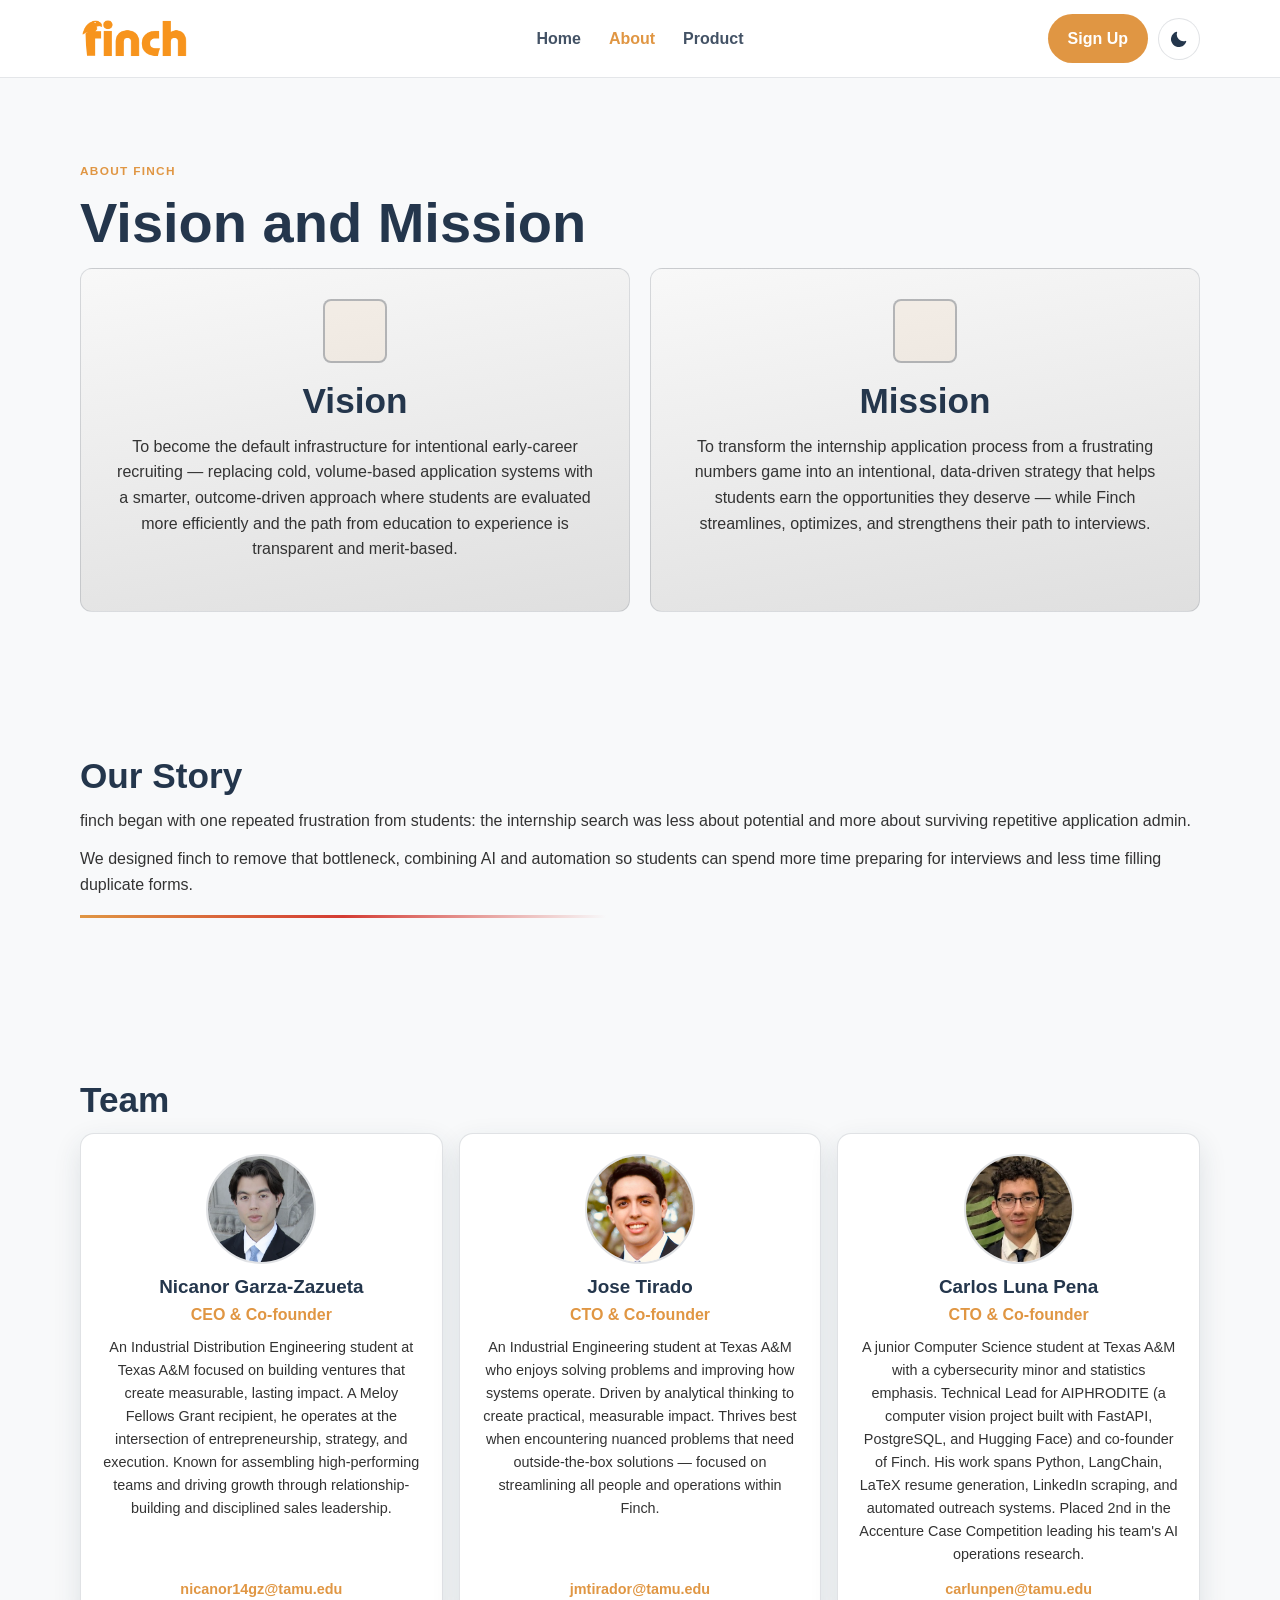
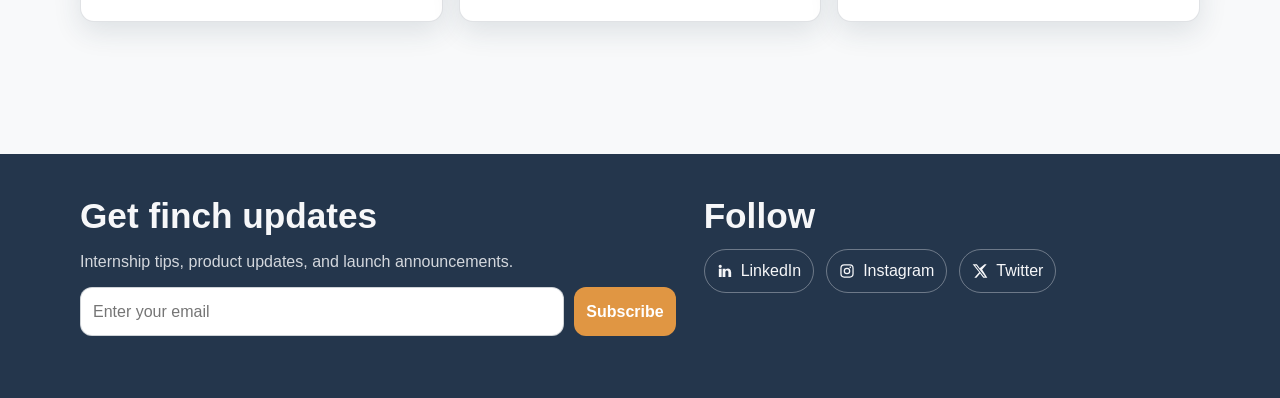
==== about.html @ 510ef59f "Add product page, script for interactions, and styles for the finch website - Created a new product." ====
<!DOCTYPE html>
<html lang="en">
  <head>
    <meta charset="UTF-8" />
    <meta name="viewport" content="width=device-width, initial-scale=1.0" />
    <title>About | finch</title>
    <meta
      name="description"
      content="Learn the mission, vision, and team behind finch, the AI-powered Chrome extension helping students streamline internship applications."
    />
    <meta name="theme-color" content="#24364C" />
    <meta property="og:title" content="About | finch" />
    <meta
      property="og:description"
      content="Meet the team and mission behind Finch's student-focused B2C2B internship technology."
    />
    <meta property="og:type" content="website" />
    <meta property="og:url" content="about.html" />
    <script>
      (function () {
        try {
          var savedTheme = localStorage.getItem("finch_theme");
          var prefersDark = window.matchMedia && window.matchMedia("(prefers-color-scheme: dark)").matches;
          if ((savedTheme || (prefersDark ? "dark" : "light")) === "dark") {
            document.documentElement.setAttribute("data-theme", "dark");
          }
        } catch (error) {
          // Ignore storage access issues and keep default light theme.
        }
      })();
    </script>
    <link rel="stylesheet" href="styles.css" />
  </head>
  <body>
    <a class="skip-link" href="#main-content">Skip to main content</a>

    <!-- Global fixed header -->
    <header class="site-header">
      <div class="header-inner">
        <a class="brand" href="index.html" aria-label="finch home">
          <img class="brand-mark" src="Logo/2 Orange Logo.png" alt="" aria-hidden="true" />
        </a>

        <button class="nav-toggle" data-nav-toggle aria-expanded="false" aria-controls="main-nav">
          Menu
        </button>

        <nav class="site-nav" data-nav id="main-nav" aria-label="Primary">
          <ul>
            <li><a href="index.html">Home</a></li>
            <li><a href="about.html" aria-current="page">About</a></li>
            <li><a href="product.html">Product</a></li>
          </ul>
        </nav>

        <div class="header-cta">
          <a class="btn btn-primary" href="https://chromewebstore.google.com" target="_blank" rel="noopener noreferrer"
            >Sign Up</a
          >
          <button class="theme-toggle" data-theme-toggle type="button" aria-label="Switch to dark mode" title="Toggle theme">
            <span class="theme-toggle-icon" data-theme-icon aria-hidden="true"></span>
          </button>
        </div>
      </div>
    </header>

    <main id="main-content" class="page-main">
      <section class="section" aria-labelledby="mission-vision-heading">
        <div class="container">
          <p class="eyebrow">About finch</p>
          <h1 id="mission-vision-heading">Vision and Mission</h1>

          <!-- Vision and Mission square cards with icon placeholders -->
          <div class="dual-circles">
            <article class="value-circle" aria-labelledby="vision-title">
              <div class="icon-placeholder" aria-hidden="true"></div>
              <div>
                <h2 id="vision-title">Vision</h2>
                <p>
                  To become the default infrastructure for intentional early-career recruiting — replacing cold, volume-based application systems with a smarter, outcome-driven approach where students are evaluated more efficiently and the path from education to experience is transparent and merit-based.
                </p>
              </div>
            </article>

            <article class="value-circle" aria-labelledby="mission-title">
              <div class="icon-placeholder" aria-hidden="true"></div>
              <div>
                <h2 id="mission-title">Mission</h2>
                <p>
                  To transform the internship application process from a frustrating numbers game into an intentional, data-driven strategy that helps students earn the opportunities they deserve — while Finch streamlines, optimizes, and strengthens their path to interviews.
                </p>
              </div>
            </article>
          </div>
        </div>
      </section>

      <section class="section" aria-labelledby="story-heading">
        <div class="container">
          <h2 id="story-heading">Our Story</h2>
          <p>
            finch began with one repeated frustration from students: the internship search was less
            about potential and more about surviving repetitive application admin.
          </p>
          <p>
            We designed finch to remove that bottleneck, combining AI and automation so students
            can spend more time preparing for interviews and less time filling duplicate forms.
          </p>
          <hr class="story-line" />
        </div>
      </section>

      <section class="section" aria-labelledby="team-heading">
        <div class="container">
          <h2 id="team-heading">Team</h2>
          <div class="team-grid">
            <article class="team-card">
              <img class="avatar" src="Founder/Nicanor-Garza-Zazueta-headshot.png" alt="Nicanor Garza-Zazueta" />
              <h3>Nicanor Garza-Zazueta</h3>
              <p class="team-title">CEO & Co-founder</p>
              <p class="team-bio">
                An Industrial Distribution Engineering student at Texas A&M focused on building ventures that create measurable, lasting impact. A Meloy Fellows Grant recipient, he operates at the intersection of entrepreneurship, strategy, and execution. Known for assembling high-performing teams and driving growth through relationship-building and disciplined sales leadership.
              </p>
              <a href="mailto:nicanor14gz@tamu.edu" class="team-email">nicanor14gz@tamu.edu</a>
            </article>

            <article class="team-card">
              <img class="avatar" src="Founder/Jose-Tirado-Headshot.jpeg" alt="Jose Tirado" />
              <h3>Jose Tirado</h3>
              <p class="team-title">CTO & Co-founder</p>
              <p class="team-bio">
                An Industrial Engineering student at Texas A&M who enjoys solving problems and improving how systems operate. Driven by analytical thinking to create practical, measurable impact. Thrives best when encountering nuanced problems that need outside-the-box solutions — focused on streamlining all people and operations within Finch.
              </p>
              <a href="mailto:jmtirador@tamu.edu" class="team-email">jmtirador@tamu.edu</a>
            </article>

            <article class="team-card">
              <img class="avatar" src="Founder/Carlos-Luna-Headshot.jpeg" alt="Carlos Luna Pena" />
              <h3>Carlos Luna Pena</h3>
              <p class="team-title">CTO & Co-founder</p>
              <p class="team-bio">
                A junior Computer Science student at Texas A&M with a cybersecurity minor and statistics emphasis. Technical Lead for AIPHRODITE (a computer vision project built with FastAPI, PostgreSQL, and Hugging Face) and co-founder of Finch. His work spans Python, LangChain, LaTeX resume generation, LinkedIn scraping, and automated outreach systems. Placed 2nd in the Accenture Case Competition leading his team's AI operations research.
              </p>
              <a href="mailto:carlunpen@tamu.edu" class="team-email">carlunpen@tamu.edu</a>
            </article>
          </div>
        </div>
      </section>
    </main>

    <!-- Global footer with newsletter capture -->
    <footer class="site-footer">
      <div class="footer-grid">
        <section>
          <h2>Get finch updates</h2>
          <p class="muted">Internship tips, product updates, and launch announcements.</p>
          <form class="newsletter-form" data-storage-form="newsletter" novalidate>
            <label class="visually-hidden" for="newsletter-email-about">Email address</label>
            <input
              id="newsletter-email-about"
              name="email"
              type="email"
              required
              placeholder="Enter your email"
              aria-label="Email address"
            />
            <button type="submit">Subscribe</button>
          </form>
          <div class="footer-status" data-form-status aria-live="polite"></div>
        </section>

        <section>
          <h2>Follow</h2>
          <div class="social-links" aria-label="Social media links">
            <a href="#" aria-label="LinkedIn">
              <svg viewBox="0 0 24 24" aria-hidden="true">
                <path
                  fill="currentColor"
                  d="M6.94 8.5V21H2.76V8.5h4.18zM4.84 2.5A2.42 2.42 0 1 1 4.8 7.35 2.42 2.42 0 0 1 4.84 2.5zm16.4 10.57V21h-4.17v-6.86c0-1.72-.62-2.9-2.16-2.9-1.17 0-1.87.79-2.18 1.55-.11.27-.14.65-.14 1.02V21H8.42s.06-11.3 0-12.5h4.17v1.77c.55-.85 1.53-2.06 3.73-2.06 2.72 0 4.76 1.78 4.76 5.6z"
                />
              </svg>
              LinkedIn
            </a>
            <a href="#" aria-label="Instagram">
              <svg viewBox="0 0 24 24" aria-hidden="true">
                <path
                  fill="currentColor"
                  d="M7.75 2h8.5A5.75 5.75 0 0 1 22 7.75v8.5A5.75 5.75 0 0 1 16.25 22h-8.5A5.75 5.75 0 0 1 2 16.25v-8.5A5.75 5.75 0 0 1 7.75 2zm0 1.9A3.86 3.86 0 0 0 3.9 7.75v8.5a3.86 3.86 0 0 0 3.85 3.85h8.5a3.86 3.86 0 0 0 3.85-3.85v-8.5a3.86 3.86 0 0 0-3.85-3.85h-8.5zm9.1 1.45a1.2 1.2 0 1 1 0 2.4 1.2 1.2 0 0 1 0-2.4zM12 7a5 5 0 1 1 0 10 5 5 0 0 1 0-10zm0 1.9A3.1 3.1 0 1 0 12 15.1 3.1 3.1 0 0 0 12 8.9z"
                />
              </svg>
              Instagram
            </a>
            <a href="#" aria-label="Twitter">
              <svg viewBox="0 0 24 24" aria-hidden="true">
                <path
                  fill="currentColor"
                  d="M18.9 2H22l-6.77 7.74L23 22h-6.1l-4.78-6.25L6.65 22H3.5l7.23-8.26L1 2h6.26l4.33 5.72L18.9 2zm-1.07 18.15h1.69L6.35 3.76H4.55L17.83 20.15z"
                />
              </svg>
              Twitter
            </a>
          </div>
        </section>
      </div>
    </footer>

    <script src="script.js" defer></script>
  </body>
</html>
---- styles.css ----
/*
  finch website design system
  - Strict palette from prompt
  - Shared layout for Home, Product, About
  - Accessible, responsive, and lightweight
*/
:root {
  --dark-navy: #24364C;
  --light-gray: #D4D4D4;
  --red: #D43C33;
  --orange: #E09643;
  --text-dark: #24364C;
  --text-light: #F6F7F9;
  --white: #FFFFFF;
  --bg-main: #F8F9FA;
  --bg-surface: #FFFFFF;
  --bg-soft: #F3F4F6;
  --text-main: var(--text-dark);
  --text-muted: #333333;
  --card-bg: #FFFFFF;
  --card-border: rgba(36, 54, 76, 0.14);
  --header-bg: rgba(255, 255, 255, 0.95);
  --header-border: rgba(36, 54, 76, 0.12);
  --nav-link: rgba(36, 54, 76, 0.86);
  --input-bg: #FFFFFF;
  --input-border: rgba(36, 54, 76, 0.22);
  --footer-bg: var(--dark-navy);
  --footer-text: var(--text-light);
  --hero-overlay-start: rgba(238, 238, 238, 0.9);
  --hero-overlay-end: rgba(220, 220, 220, 0.9);
  --faq-bg: #FAFAFA;
  --faq-bg-open: #F2F2F2;
  --value-circle-bg: linear-gradient(170deg, #f8f8f8 0%, #dfdfdf 100%);
  --radius-md: 14px;
  --radius-lg: 20px;
  --radius-pill: 999px;
  --container: min(1120px, 92vw);
  --shadow-soft: 0 10px 28px rgba(36, 54, 76, 0.12);
  --header-height: 78px;
}

html[data-theme="dark"] {
  --bg-main: #121B26;
  --bg-surface: #1B2838;
  --bg-soft: #1E2F43;
  --text-main: #D4D4D4;
  --text-muted: #C3CCD7;
  --card-bg: #24364C;
  --card-border: rgba(212, 212, 212, 0.2);
  --header-bg: rgba(18, 27, 38, 0.95);
  --header-border: rgba(212, 212, 212, 0.2);
  --nav-link: #D4D4D4;
  --input-bg: #1E2F43;
  --input-border: rgba(212, 212, 212, 0.35);
  --footer-bg: #0D141D;
  --footer-text: #F6F7F9;
  --hero-overlay-start: rgba(18, 27, 38, 0.88);
  --hero-overlay-end: rgba(36, 54, 76, 0.9);
  --faq-bg: #25384D;
  --faq-bg-open: #2C425A;
  --value-circle-bg: linear-gradient(170deg, #223347 0%, #1A2A3B 100%);
  --shadow-soft: 0 10px 28px rgba(0, 0, 0, 0.4);
}

* {
  box-sizing: border-box;
}

html,
body {
  margin: 0;
  padding: 0;
}

body {
  font-family: "Inter", "Segoe UI", "Helvetica Neue", sans-serif;
  color: var(--text-main);
  background: var(--bg-main);
  line-height: 1.6;
}

a {
  color: inherit;
}

img,
svg {
  display: block;
  max-width: 100%;
}

.skip-link {
  position: absolute;
  left: -999px;
  top: 12px;
  z-index: 2000;
  background: var(--dark-navy);
  color: var(--text-light);
  padding: 10px 14px;
  border-radius: 8px;
}

.skip-link:focus {
  left: 12px;
}

.site-header {
  position: fixed;
  top: 0;
  left: 0;
  right: 0;
  height: var(--header-height);
  z-index: 1100;
  border-bottom: 1px solid var(--header-border);
  background: var(--header-bg);
  backdrop-filter: blur(10px);
}

.header-inner {
  width: var(--container);
  height: 100%;
  margin: 0 auto;
  display: grid;
  grid-template-columns: 1fr auto 1fr;
  gap: 12px;
  align-items: center;
}

.brand {
  display: inline-flex;
  align-items: center;
  gap: 10px;
  text-decoration: none;
  font-weight: 800;
  letter-spacing: 0.02em;
}

.brand-mark {
  height: 44px;
  width: auto;
  max-width: 160px;
  object-fit: contain;
}

.brand-name {
  font-size: 1.12rem;
  color: var(--text-main);
}

.nav-toggle {
  display: none;
  justify-self: center;
  border: 1px solid var(--card-border);
  background: var(--bg-surface);
  color: var(--text-main);
  border-radius: 10px;
  padding: 8px 12px;
  font: inherit;
  font-weight: 600;
  cursor: pointer;
}

.site-nav {
  justify-self: center;
}

.site-nav ul {
  margin: 0;
  padding: 0;
  list-style: none;
  display: flex;
  gap: 28px;
  align-items: center;
}

.site-nav a {
  text-decoration: none;
  color: var(--nav-link);
  font-weight: 600;
}

.site-nav a[aria-current="page"] {
  color: var(--orange);
}

.header-cta {
  justify-self: end;
  display: inline-flex;
  align-items: center;
  gap: 10px;
}

.page-main {
  padding-top: calc(var(--header-height) + 12px);
}

.container {
  width: var(--container);
  margin: 0 auto;
}

.section {
  padding: 72px 0;
}

.eyebrow {
  margin: 0 0 10px;
  text-transform: uppercase;
  letter-spacing: 0.11em;
  font-weight: 800;
  font-size: 0.74rem;
  color: var(--orange);
}

h1,
h2,
h3 {
  margin: 0 0 12px;
  line-height: 1.16;
  color: var(--text-main);
}

h1 {
  font-size: clamp(2rem, 4.7vw, 3.5rem);
}

h2 {
  font-size: clamp(1.45rem, 3.1vw, 2.2rem);
}

h3 {
  font-size: 1.18rem;
}

p {
  margin: 0 0 12px;
  color: var(--text-muted);
}

.btn {
  border: 0;
  border-radius: var(--radius-pill);
  display: inline-flex;
  align-items: center;
  justify-content: center;
  text-decoration: none;
  cursor: pointer;
  padding: 12px 20px;
  font: inherit;
  font-weight: 700;
  transition: transform 0.2s ease, box-shadow 0.2s ease, background-color 0.2s ease;
}

.btn:hover,
.btn:focus-visible {
  transform: translateY(-1px);
  box-shadow: 0 6px 20px rgba(224, 150, 67, 0.35);
}

.btn-primary {
  background: var(--orange);
  color: var(--white);
}

.btn-primary:hover,
.btn-primary:focus-visible {
  background: #cc8638;
}

.btn-secondary {
  background: var(--bg-surface);
  color: var(--text-main);
  border: 1px solid var(--card-border);
}

.btn-secondary:hover,
.btn-secondary:focus-visible {
  background: #f6f6f6;
}

html[data-theme="dark"] .btn-secondary:hover,
html[data-theme="dark"] .btn-secondary:focus-visible {
  background: #2A3F56;
}

.hero {
  position: relative;
  overflow: hidden;
  background-image: linear-gradient(170deg, var(--hero-overlay-start) 0%, var(--hero-overlay-end) 100%),
    url("doodle/doodle.png");
  background-size: cover, cover;
  background-position: center, center;
  background-repeat: no-repeat, no-repeat;
}

.theme-toggle {
  width: 42px;
  height: 42px;
  border-radius: 50%;
  border: 1px solid var(--card-border);
  background: var(--bg-surface);
  color: var(--text-main);
  display: grid;
  place-items: center;
  cursor: pointer;
  transition: transform 0.2s ease, background-color 0.2s ease, border-color 0.2s ease;
}

.theme-toggle:hover,
.theme-toggle:focus-visible {
  transform: translateY(-1px);
  background: var(--bg-soft);
}

.theme-toggle-icon {
  width: 20px;
  height: 20px;
  display: inline-grid;
  place-items: center;
}

.theme-toggle-icon svg {
  width: 18px;
  height: 18px;
  fill: currentColor;
}

/* Decorative circles used in CTA and premium sections */
.cta-orb,
.premium-orb {
  border-radius: 50%;
}

.hero-content {
  position: relative;
  z-index: 2;
  max-width: 790px;
  margin: 0 auto;
  text-align: center;
  padding: 94px 0 84px;
  animation: rise-in 0.85s ease both;
}

.hero-actions {
  display: flex;
  gap: 12px;
  justify-content: center;
  flex-wrap: wrap;
  margin-top: 24px;
}

.interlock-grid {
  display: grid;
  grid-template-columns: repeat(3, 1fr);
  gap: 18px;
  align-items: stretch;
}

.panel {
  border-radius: var(--radius-md);
  background: var(--card-bg);
  border: 1px solid var(--card-border);
  box-shadow: var(--shadow-soft);
  padding: 24px;
}

.panel-visual {
  min-height: 230px;
  display: grid;
  place-items: center;
  color: var(--text-muted);
  font-weight: 800;
  background-image: radial-gradient(circle at 15% 22%, rgba(224, 150, 67, 0.27) 0, rgba(224, 150, 67, 0.27) 14%, transparent 15%),
    radial-gradient(circle at 80% 68%, rgba(212, 60, 51, 0.22) 0, rgba(212, 60, 51, 0.22) 15%, transparent 16%),
    linear-gradient(160deg, #f8f8f8, #ececec);
}

html[data-theme="dark"] .panel-visual {
  background-image: radial-gradient(circle at 15% 22%, rgba(224, 150, 67, 0.2) 0, rgba(224, 150, 67, 0.2) 14%, transparent 15%),
    radial-gradient(circle at 80% 68%, rgba(212, 60, 51, 0.18) 0, rgba(212, 60, 51, 0.18) 15%, transparent 16%),
    linear-gradient(160deg, #213247, #1A283A);
}

.steps {
  max-width: 940px;
  margin: 0 auto;
  display: grid;
  gap: 14px;
}

.step-item {
  display: grid;
  grid-template-columns: 56px 1fr;
  gap: 14px;
  align-items: start;
}

.step-number {
  width: 56px;
  height: 56px;
  border-radius: 50%;
  display: grid;
  place-items: center;
  background: var(--orange);
  color: var(--white);
  font-weight: 800;
  font-size: 1.06rem;
}

.feature-stack {
  display: grid;
  gap: 16px;
}

.feature-block {
  display: grid;
  grid-template-columns: 1.22fr 1fr;
  gap: 16px;
  align-items: center;
}

.feature-block:nth-child(even) {
  grid-template-columns: 1fr 1.22fr;
}

.feature-block:nth-child(even) .feature-copy {
  order: 2;
}

.feature-visual {
  min-height: 220px;
  border-radius: var(--radius-md);
  border: 2px dashed var(--card-border);
  background: linear-gradient(160deg, var(--bg-soft), var(--bg-surface));
  color: var(--text-muted);
  font-weight: 800;
  display: grid;
  place-items: center;
}

.premium {
  background: var(--dark-navy);
  color: var(--text-light);
}

.premium p,
.premium h2 {
  color: var(--text-light);
}

.premium-label {
  color: var(--orange);
}

.premium-grid {
  display: grid;
  grid-template-columns: 280px 1fr;
  gap: 34px;
  align-items: center;
}

.premium-orb {
  width: min(280px, 65vw);
  height: min(280px, 65vw);
  margin: 0 auto;
  border: 2px solid rgba(255, 255, 255, 0.45);
  background: radial-gradient(circle at 30% 25%, #f1bb7c 0, #e09643 45%, #d43c33 100%);
}

.form-card {
  margin-top: 20px;
  padding: 14px;
  border-radius: 12px;
  border: 1px solid rgba(255, 255, 255, 0.28);
  background: rgba(255, 255, 255, 0.08);
}

.inline-form,
.newsletter-form {
  display: grid;
  grid-template-columns: 1fr auto;
  gap: 10px;
  margin-top: 10px;
}

.inline-form input,
.inline-form button,
.newsletter-form input,
.newsletter-form button {
  border-radius: 12px;
  padding: 11px 12px;
  font: inherit;
}

.inline-form input,
.newsletter-form input {
  border: 1px solid var(--input-border);
  background: var(--input-bg);
  color: var(--text-main);
}

.inline-form button,
.newsletter-form button {
  border: 0;
  font-weight: 700;
  background: var(--orange);
  color: var(--white);
  cursor: pointer;
}

.inline-form button:hover,
.newsletter-form button:hover {
  background: #cc8638;
}

.status-message,
.footer-status {
  min-height: 1.25rem;
  margin-top: 8px;
  font-size: 0.92rem;
}

.status-message {
  color: #d9f5d3;
}

.final-cta {
  text-align: center;
}

.cta-orb {
  width: min(240px, 58vw);
  height: min(240px, 58vw);
  margin: 0 auto 16px;
  border: 2px solid var(--card-border);
  background: radial-gradient(circle at 35% 35%, #ffffff 0, #e0e0e0 66%, #d4d4d4 100%);
}

.feature-grid {
  display: grid;
  grid-template-columns: 1fr 1fr;
  gap: 16px;
}

.feature-card,
.feature-illustration {
  border-radius: var(--radius-md);
  border: 1px solid var(--card-border);
  background: var(--card-bg);
  padding: 20px;
}

.feature-illustration {
  min-height: 220px;
  display: grid;
  place-items: center;
  color: var(--text-muted);
  font-weight: 800;
  background: linear-gradient(160deg, var(--bg-soft), var(--bg-surface));
}

.faq-list {
  display: grid;
  gap: 10px;
}

.faq-item {
  border: 1px solid var(--card-border);
  border-radius: 12px;
  overflow: hidden;
  background: var(--card-bg);
}

.faq-question {
  width: 100%;
  border: 0;
  text-align: left;
  font: inherit;
  font-weight: 700;
  background: var(--faq-bg);
  color: var(--text-main);
  padding: 14px 16px;
  cursor: pointer;
}

.faq-question[aria-expanded="true"] {
  background: var(--faq-bg-open);
}

.faq-answer {
  padding: 0 16px 14px;
}

.dual-circles {
  display: grid;
  grid-template-columns: 1fr 1fr;
  gap: 20px;
}

.value-circle {
  border-radius: 12px;
  background: var(--value-circle-bg);
  border: 1px solid var(--card-border);
  padding: 30px;
  display: flex;
  flex-direction: column;
  align-items: center;
  text-align: center;
  gap: 18px;
  aspect-ratio: 1.6 / 1;
}

.icon-placeholder {
  width: 64px;
  height: 64px;
  border: 2px solid rgba(36, 54, 76, 0.3);
  border-radius: 8px;
  background: rgba(224, 150, 67, 0.08);
  flex-shrink: 0;
}

.story-line {
  border: 0;
  height: 3px;
  width: min(560px, 100%);
  margin: 18px 0;
  background: linear-gradient(90deg, var(--orange), var(--red), transparent 94%);
}

.team-grid {
  display: grid;
  grid-template-columns: repeat(3, 1fr);
  gap: 16px;
}

.team-card {
  border-radius: var(--radius-md);
  border: 1px solid var(--card-border);
  background: var(--card-bg);
  box-shadow: var(--shadow-soft);
  text-align: center;
  padding: 20px;
  display: flex;
  flex-direction: column;
}

.team-card h3 {
  margin: 0 0 4px;
  font-weight: 800;
  color: var(--text-main);
}

.avatar {
  width: 110px;
  height: 110px;
  margin: 0 auto 12px;
  border-radius: 50%;
  display: block;
  object-fit: cover;
  border: 2px solid var(--card-border);
}

.team-title {
  color: var(--orange);
  font-weight: 700;
  margin: 0 0 8px;
}

.team-bio {
  font-size: 0.9rem;
  margin: 0 0 12px;
  flex-grow: 1;
}

.team-email {
  display: inline-block;
  color: var(--orange);
  text-decoration: none;
  font-weight: 600;
  font-size: 0.9rem;
  transition: color 0.2s ease;
}

.team-email:hover,
.team-email:focus-visible {
  color: #cc8638;
  text-decoration: underline;
}

.site-footer {
  margin-top: 60px;
  padding: 42px 0 34px;
  background: var(--footer-bg);
  color: var(--footer-text);
}

.footer-grid {
  width: var(--container);
  margin: 0 auto;
  display: grid;
  grid-template-columns: 1.2fr 1fr;
  gap: 28px;
}

.site-footer h2 {
  color: var(--footer-text);
}

.site-footer .muted {
  color: rgba(246, 247, 249, 0.84);
}

.footer-status {
  color: #bde8ae;
}

.social-links {
  display: flex;
  flex-wrap: wrap;
  gap: 12px;
  align-items: center;
}

.social-links a {
  text-decoration: none;
  display: inline-flex;
  align-items: center;
  gap: 8px;
  border: 1px solid rgba(246, 247, 249, 0.35);
  border-radius: var(--radius-pill);
  padding: 8px 12px;
  color: var(--text-light);
}

.social-links svg {
  width: 16px;
  height: 16px;
}

.visually-hidden {
  position: absolute;
  width: 1px;
  height: 1px;
  padding: 0;
  margin: -1px;
  overflow: hidden;
  clip: rect(0, 0, 0, 0);
  white-space: nowrap;
  border: 0;
}

@keyframes rise-in {
  from {
    opacity: 0;
    transform: translateY(16px);
  }

  to {
    opacity: 1;
    transform: translateY(0);
  }
}

@media (max-width: 960px) {
  .header-inner {
    grid-template-columns: 1fr auto auto;
  }

  .nav-toggle {
    display: inline-flex;
  }

  .site-nav {
    position: absolute;
    left: 0;
    right: 0;
    top: var(--header-height);
    background: var(--bg-surface);
    border-bottom: 1px solid var(--header-border);
    display: none;
  }

  .site-nav.open {
    display: block;
  }

  .site-nav ul {
    padding: 14px 4vw 18px;
    justify-content: center;
  }

  .header-cta {
    justify-self: center;
  }

  .interlock-grid,
  .feature-block,
  .feature-block:nth-child(even),
  .premium-grid,
  .feature-grid,
  .dual-circles,
  .team-grid,
  .footer-grid,
  .inline-form,
  .newsletter-form {
    grid-template-columns: 1fr;
  }

  .feature-block:nth-child(even) .feature-copy {
    order: 0;
  }

  .value-circle {
    aspect-ratio: auto;
    min-height: 320px;
  }
}
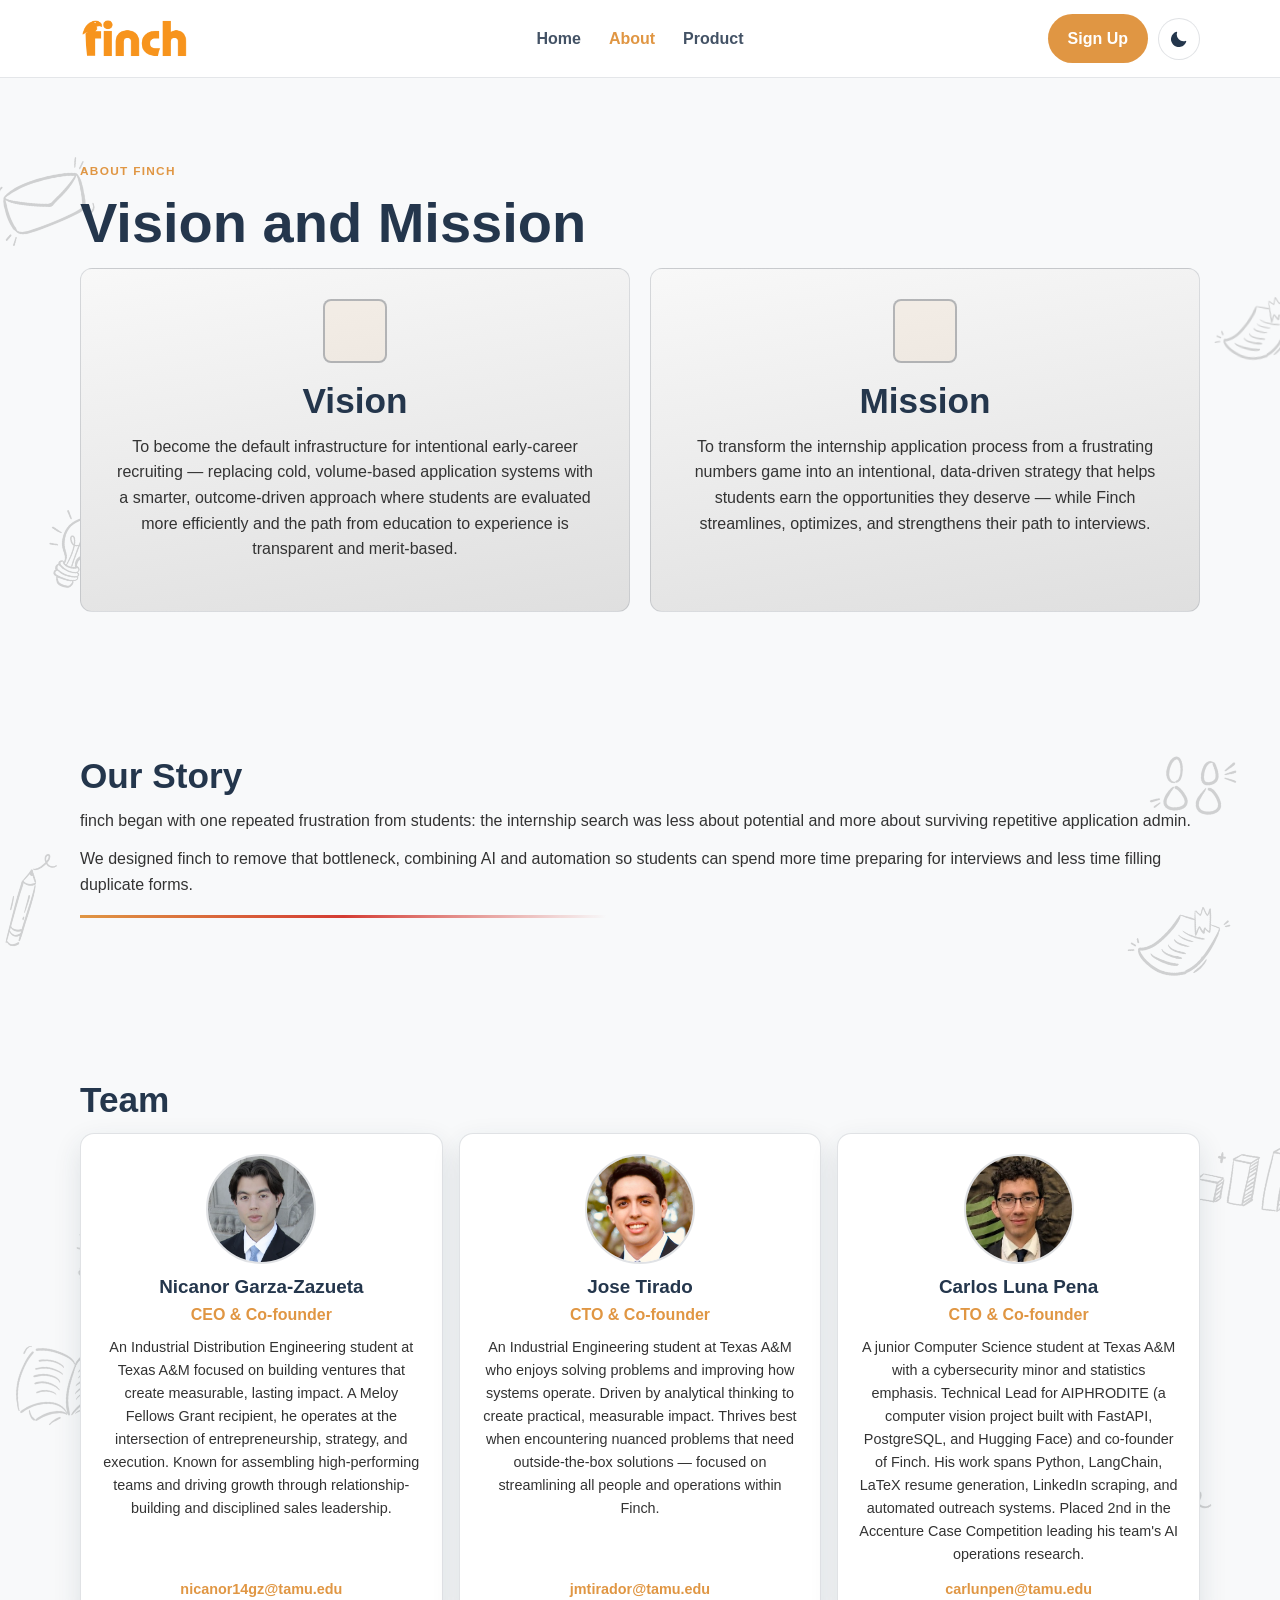
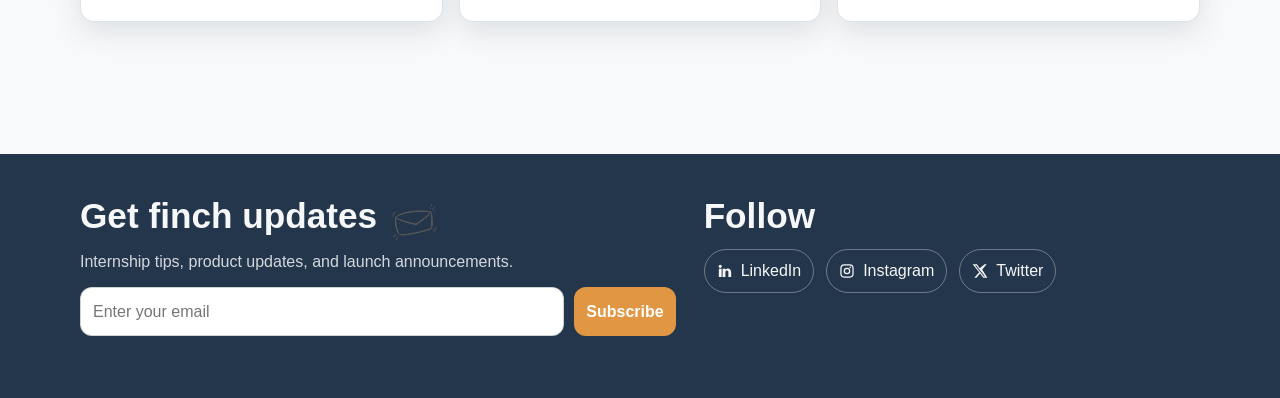
==== commit 818a69e9: "Refactor code structure for improved readability and maintainability" ====
--- a/about.html
+++ b/about.html
@@ -65,7 +65,10 @@
     </header>
 
     <main id="main-content" class="page-main">
-      <section class="section" aria-labelledby="mission-vision-heading">
+      <section class="section section-doodles" aria-labelledby="mission-vision-heading">
+        <img class="doodle doodle-mail-1" src="doodle/mail.png" alt="" aria-hidden="true" />
+        <img class="doodle doodle-note-1" src="doodle/note.png" alt="" aria-hidden="true" />
+        <img class="doodle doodle-bulb-1" src="doodle/bulb.png" alt="" aria-hidden="true" />
         <div class="container">
           <p class="eyebrow">About finch</p>
           <h1 id="mission-vision-heading">Vision and Mission</h1>
@@ -95,7 +98,10 @@
         </div>
       </section>
 
-      <section class="section" aria-labelledby="story-heading">
+      <section class="section section-doodles" aria-labelledby="story-heading">
+        <img class="doodle doodle-people-1" src="doodle/people.png" alt="" aria-hidden="true" />
+        <img class="doodle doodle-pencil-1" src="doodle/pencil.png" alt="" aria-hidden="true" />
+        <img class="doodle doodle-note-2" src="doodle/note.png" alt="" aria-hidden="true" />
         <div class="container">
           <h2 id="story-heading">Our Story</h2>
           <p>
@@ -110,7 +116,11 @@
         </div>
       </section>
 
-      <section class="section" aria-labelledby="team-heading">
+      <section class="section section-doodles" aria-labelledby="team-heading">
+        <img class="doodle doodle-chart-1" src="doodle/chart.png" alt="" aria-hidden="true" />
+        <img class="doodle doodle-book-1" src="doodle/book.png" alt="" aria-hidden="true" />
+        <img class="doodle doodle-pencil-2" src="doodle/pencil.png" alt="" aria-hidden="true" />
+        <img class="doodle doodle-bulb-2" src="doodle/bulb.png" alt="" aria-hidden="true" />
         <div class="container">
           <h2 id="team-heading">Team</h2>
           <div class="team-grid">
@@ -152,7 +162,10 @@
     <footer class="site-footer">
       <div class="footer-grid">
         <section>
-          <h2>Get finch updates</h2>
+          <div class="footer-heading-with-doodle">
+            <h2>Get finch updates</h2>
+            <img class="footer-mail-doodle" src="doodle/mail.png" alt="" aria-hidden="true" />
+          </div>
           <p class="muted">Internship tips, product updates, and launch announcements.</p>
           <form class="newsletter-form" data-storage-form="newsletter" novalidate>
             <label class="visually-hidden" for="newsletter-email-about">Email address</label>
--- a/styles.css
+++ b/styles.css
@@ -28,6 +28,7 @@
   --footer-text: var(--text-light);
   --hero-overlay-start: rgba(238, 238, 238, 0.9);
   --hero-overlay-end: rgba(220, 220, 220, 0.9);
+  --hero-doodle-image: url("doodle/doodle.png");
   --faq-bg: #FAFAFA;
   --faq-bg-open: #F2F2F2;
   --value-circle-bg: linear-gradient(170deg, #f8f8f8 0%, #dfdfdf 100%);
@@ -56,6 +57,7 @@
   --footer-text: #F6F7F9;
   --hero-overlay-start: rgba(18, 27, 38, 0.88);
   --hero-overlay-end: rgba(36, 54, 76, 0.9);
+  --hero-doodle-image: url("doodle/doodle_dark_mode.png");
   --faq-bg: #25384D;
   --faq-bg-open: #2C425A;
   --value-circle-bg: linear-gradient(170deg, #223347 0%, #1A2A3B 100%);
@@ -77,6 +79,7 @@
   color: var(--text-main);
   background: var(--bg-main);
   line-height: 1.6;
+  overflow-x: hidden;
 }
 
 a {
@@ -287,7 +290,7 @@
   position: relative;
   overflow: hidden;
   background-image: linear-gradient(170deg, var(--hero-overlay-start) 0%, var(--hero-overlay-end) 100%),
-    url("doodle/doodle.png");
+    var(--hero-doodle-image);
   background-size: cover, cover;
   background-position: center, center;
   background-repeat: no-repeat, no-repeat;
@@ -326,8 +329,7 @@
 }
 
 /* Decorative circles used in CTA and premium sections */
-.cta-orb,
-.premium-orb {
+.cta-orb {
   border-radius: 50%;
 }
 
@@ -349,11 +351,137 @@
   margin-top: 24px;
 }
 
+.section-doodles {
+  position: relative;
+  isolation: isolate;
+}
+
+.section-doodles .container {
+  position: relative;
+  z-index: 1;
+}
+
+.doodle {
+  position: absolute;
+  width: min(8vw, 110px);
+  max-width: 120px;
+  height: auto;
+  pointer-events: none;
+  user-select: none;
+  z-index: 0;
+  opacity: 0.2;
+  filter: invert(1);
+  mix-blend-mode: multiply;
+}
+
+html[data-theme="dark"] .doodle {
+  filter: none;
+  mix-blend-mode: screen;
+}
+
+.doodle-mail-1 {
+  width: min(9.2vw, 116px);
+  top: 12%;
+  left: -1%;
+  transform: rotate(-10deg) scale(1);
+}
+
+.doodle-note-1 {
+  width: min(8vw, 100px);
+  top: 34%;
+  right: -2%;
+  transform: rotate(8deg) scale(0.98);
+}
+
+.doodle-bulb-1 {
+  width: min(8.6vw, 108px);
+  top: 70%;
+  left: 2%;
+  transform: rotate(-16deg) scale(1.02);
+}
+
+.doodle-people-1 {
+  width: min(10.2vw, 126px);
+  top: 14%;
+  right: 2%;
+  transform: rotate(9deg) scale(1);
+}
+
+.doodle-pencil-1 {
+  width: min(9vw, 112px);
+  top: 54%;
+  left: -2%;
+  transform: rotate(-24deg) scale(0.95);
+}
+
+.doodle-note-2 {
+  width: min(8.8vw, 104px);
+  bottom: 10%;
+  right: 4%;
+  transform: rotate(15deg) scale(1.08);
+}
+
+.doodle-chart-1 {
+  width: min(9.4vw, 118px);
+  top: 18%;
+  right: -2%;
+  transform: rotate(14deg) scale(1);
+}
+
+.doodle-book-1 {
+  width: min(9.6vw, 120px);
+  top: 48%;
+  left: 1%;
+  transform: rotate(-8deg) scale(1.02);
+}
+
+.doodle-pencil-2 {
+  width: min(9.6vw, 120px);
+  top: 73%;
+  right: 3%;
+  transform: rotate(-31deg) scale(1.15);
+}
+
+.doodle-bulb-2 {
+  width: min(8.2vw, 102px);
+  top: 30%;
+  left: 4%;
+  transform: rotate(-12deg) scale(0.9);
+}
+
+.doodle-buble-1 {
+  width: min(9.8vw, 120px);
+  top: 22%;
+  left: -1%;
+  transform: rotate(18deg) scale(1.05);
+}
+
+.doodle-tea-cup-1 {
+  width: min(10.4vw, 120px);
+  top: 62%;
+  right: -1%;
+  transform: rotate(-14deg) scale(1.06);
+}
+
+.doodle-chart-2 {
+  width: min(8.6vw, 106px);
+  top: 46%;
+  left: 2%;
+  transform: rotate(8deg) scale(0.92);
+}
+
+.doodle-mail-2 {
+  width: min(9vw, 110px);
+  top: 24%;
+  right: 6%;
+  transform: rotate(-14deg) scale(1.12);
+}
+
 .interlock-grid {
   display: grid;
-  grid-template-columns: repeat(3, 1fr);
-  gap: 18px;
-  align-items: stretch;
+  grid-template-columns: minmax(0, 1fr) auto minmax(0, 1fr);
+  gap: clamp(20px, 4vw, 48px);
+  align-items: center;
 }
 
 .panel {
@@ -364,21 +492,11 @@
   padding: 24px;
 }
 
-.panel-visual {
-  min-height: 230px;
-  display: grid;
-  place-items: center;
-  color: var(--text-muted);
-  font-weight: 800;
-  background-image: radial-gradient(circle at 15% 22%, rgba(224, 150, 67, 0.27) 0, rgba(224, 150, 67, 0.27) 14%, transparent 15%),
-    radial-gradient(circle at 80% 68%, rgba(212, 60, 51, 0.22) 0, rgba(212, 60, 51, 0.22) 15%, transparent 16%),
-    linear-gradient(160deg, #f8f8f8, #ececec);
-}
-
-html[data-theme="dark"] .panel-visual {
-  background-image: radial-gradient(circle at 15% 22%, rgba(224, 150, 67, 0.2) 0, rgba(224, 150, 67, 0.2) 14%, transparent 15%),
-    radial-gradient(circle at 80% 68%, rgba(212, 60, 51, 0.18) 0, rgba(212, 60, 51, 0.18) 15%, transparent 16%),
-    linear-gradient(160deg, #213247, #1A283A);
+.interlock-arrow {
+  width: clamp(112px, 14vw, 210px);
+  height: auto;
+  object-fit: contain;
+  justify-self: center;
 }
 
 .steps {
@@ -386,6 +504,16 @@
   margin: 0 auto;
   display: grid;
   gap: 14px;
+}
+
+.section-steps-with-tea .container {
+  position: relative;
+}
+
+.steps,
+.footer-grid {
+  position: relative;
+  z-index: 2;
 }
 
 .step-item {
@@ -410,6 +538,10 @@
 .feature-stack {
   display: grid;
   gap: 16px;
+}
+
+.section-features-doodle {
+  isolation: isolate;
 }
 
 .feature-block {
@@ -460,11 +592,10 @@
 }
 
 .premium-orb {
-  width: min(280px, 65vw);
-  height: min(280px, 65vw);
+  width: min(300px, 70vw);
+  height: auto;
   margin: 0 auto;
-  border: 2px solid rgba(255, 255, 255, 0.45);
-  background: radial-gradient(circle at 30% 25%, #f1bb7c 0, #e09643 45%, #d43c33 100%);
+  object-fit: contain;
 }
 
 .form-card {
@@ -688,6 +819,7 @@
 }
 
 .site-footer {
+  position: relative;
   margin-top: 60px;
   padding: 42px 0 34px;
   background: var(--footer-bg);
@@ -704,6 +836,21 @@
 
 .site-footer h2 {
   color: var(--footer-text);
+}
+
+.footer-heading-with-doodle {
+  display: inline-flex;
+  align-items: center;
+  gap: 10px;
+}
+
+.footer-mail-doodle {
+  width: clamp(42px, 4.2vw, 64px);
+  height: auto;
+  opacity: 1;
+  filter: invert(1) brightness(2.15) contrast(1.2);
+  pointer-events: none;
+  user-select: none;
 }
 
 .site-footer .muted {
@@ -814,4 +961,93 @@
     aspect-ratio: auto;
     min-height: 320px;
   }
-}
+
+  .step-item {
+    grid-template-columns: 48px 1fr;
+    gap: 10px;
+  }
+
+  .step-number {
+    width: 48px;
+    height: 48px;
+    font-size: 0.96rem;
+  }
+
+  .doodle {
+    opacity: 0.16;
+    width: min(15vw, 96px);
+  }
+
+  .doodle-mail-1 {
+    top: 9%;
+    left: -1%;
+  }
+
+  .doodle-note-1 {
+    top: 31%;
+    right: -2%;
+    left: auto;
+  }
+
+  .doodle-bulb-1 {
+    top: 74%;
+    left: 2%;
+    right: auto;
+  }
+
+  .doodle-people-1 {
+    top: 7%;
+    right: 2%;
+  }
+
+  .doodle-pencil-1 {
+    top: 57%;
+    left: -2%;
+  }
+
+  .doodle-note-2 {
+    bottom: 10%;
+    right: 2%;
+    left: auto;
+  }
+
+  .doodle-chart-1 {
+    top: 13%;
+    right: -2%;
+  }
+
+  .doodle-book-1 {
+    top: 52%;
+    left: 1%;
+  }
+
+  .doodle-pencil-2 {
+    top: 79%;
+    right: 3%;
+  }
+
+  .doodle-bulb-2 {
+    top: 36%;
+    left: 3%;
+  }
+
+  .doodle-buble-1 {
+    top: 17%;
+    left: -1%;
+  }
+
+  .doodle-tea-cup-1 {
+    top: 67%;
+    right: -1%;
+  }
+
+  .doodle-chart-2 {
+    top: 49%;
+    left: 2%;
+  }
+
+  .doodle-mail-2 {
+    top: 20%;
+    right: 3%;
+  }
+}
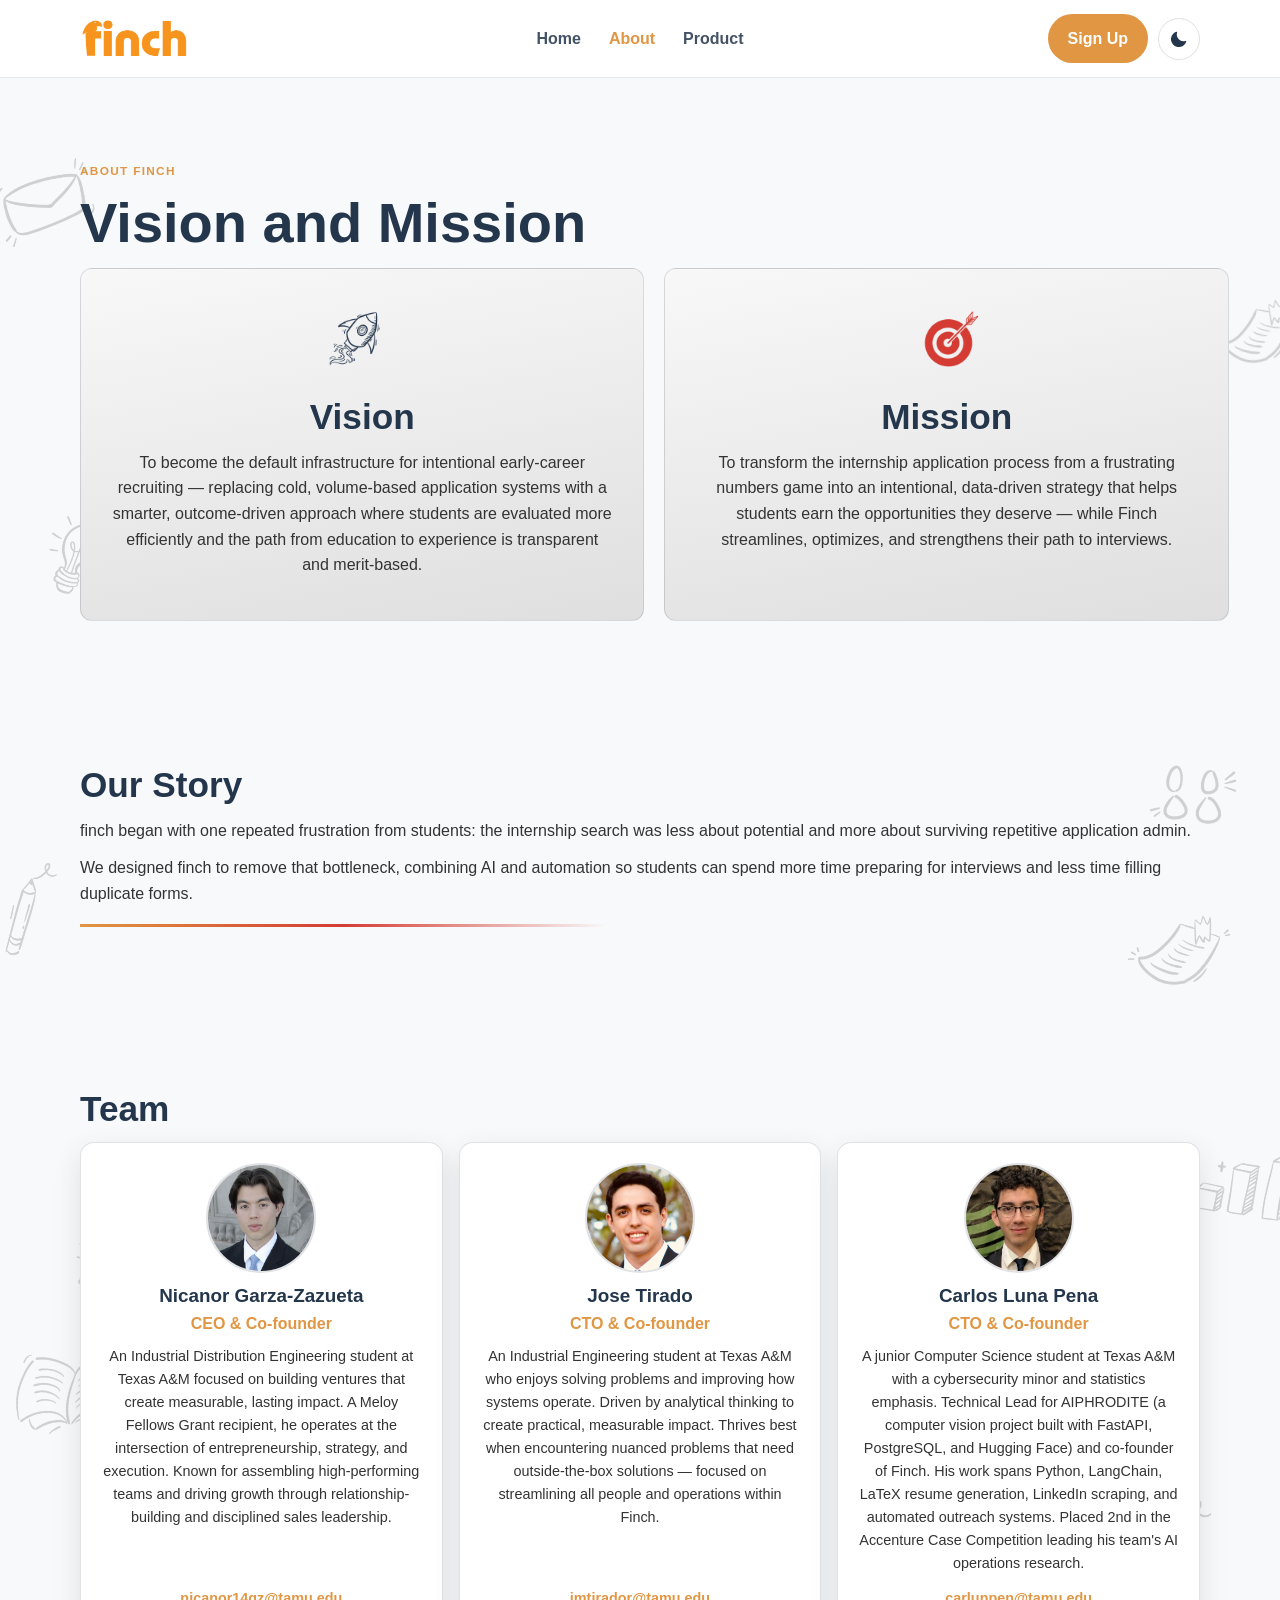
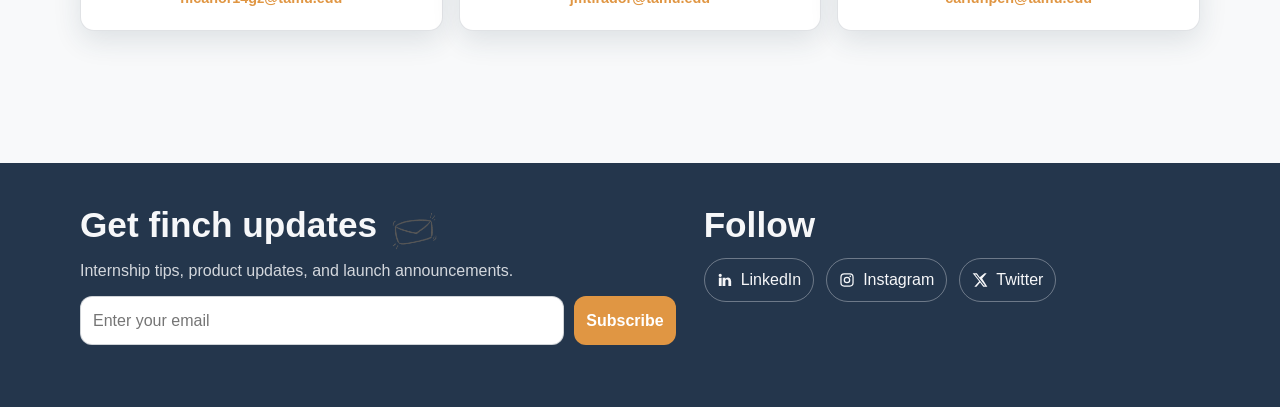
==== commit 4eb8f9f5: "Refactor code structure for improved readability and maintainability" ====
--- a/about.html
+++ b/about.html
@@ -76,7 +76,7 @@
           <!-- Vision and Mission square cards with icon placeholders -->
           <div class="dual-circles">
             <article class="value-circle" aria-labelledby="vision-title">
-              <div class="icon-placeholder" aria-hidden="true"></div>
+              <img src="doodle/Vision_lightheme.png" alt="" aria-hidden="true" />
               <div>
                 <h2 id="vision-title">Vision</h2>
                 <p>
@@ -86,7 +86,7 @@
             </article>
 
             <article class="value-circle" aria-labelledby="mission-title">
-              <div class="icon-placeholder" aria-hidden="true"></div>
+              <img src="doodle/Mission.png" alt="" aria-hidden="true" />
               <div>
                 <h2 id="mission-title">Mission</h2>
                 <p>
--- a/styles.css
+++ b/styles.css
@@ -750,6 +750,13 @@
   flex-shrink: 0;
 }
 
+.value-circle img {
+  width: 80px;
+  height: 80px;
+  object-fit: contain;
+  flex-shrink: 0;
+}
+
 .story-line {
   border: 0;
   height: 3px;
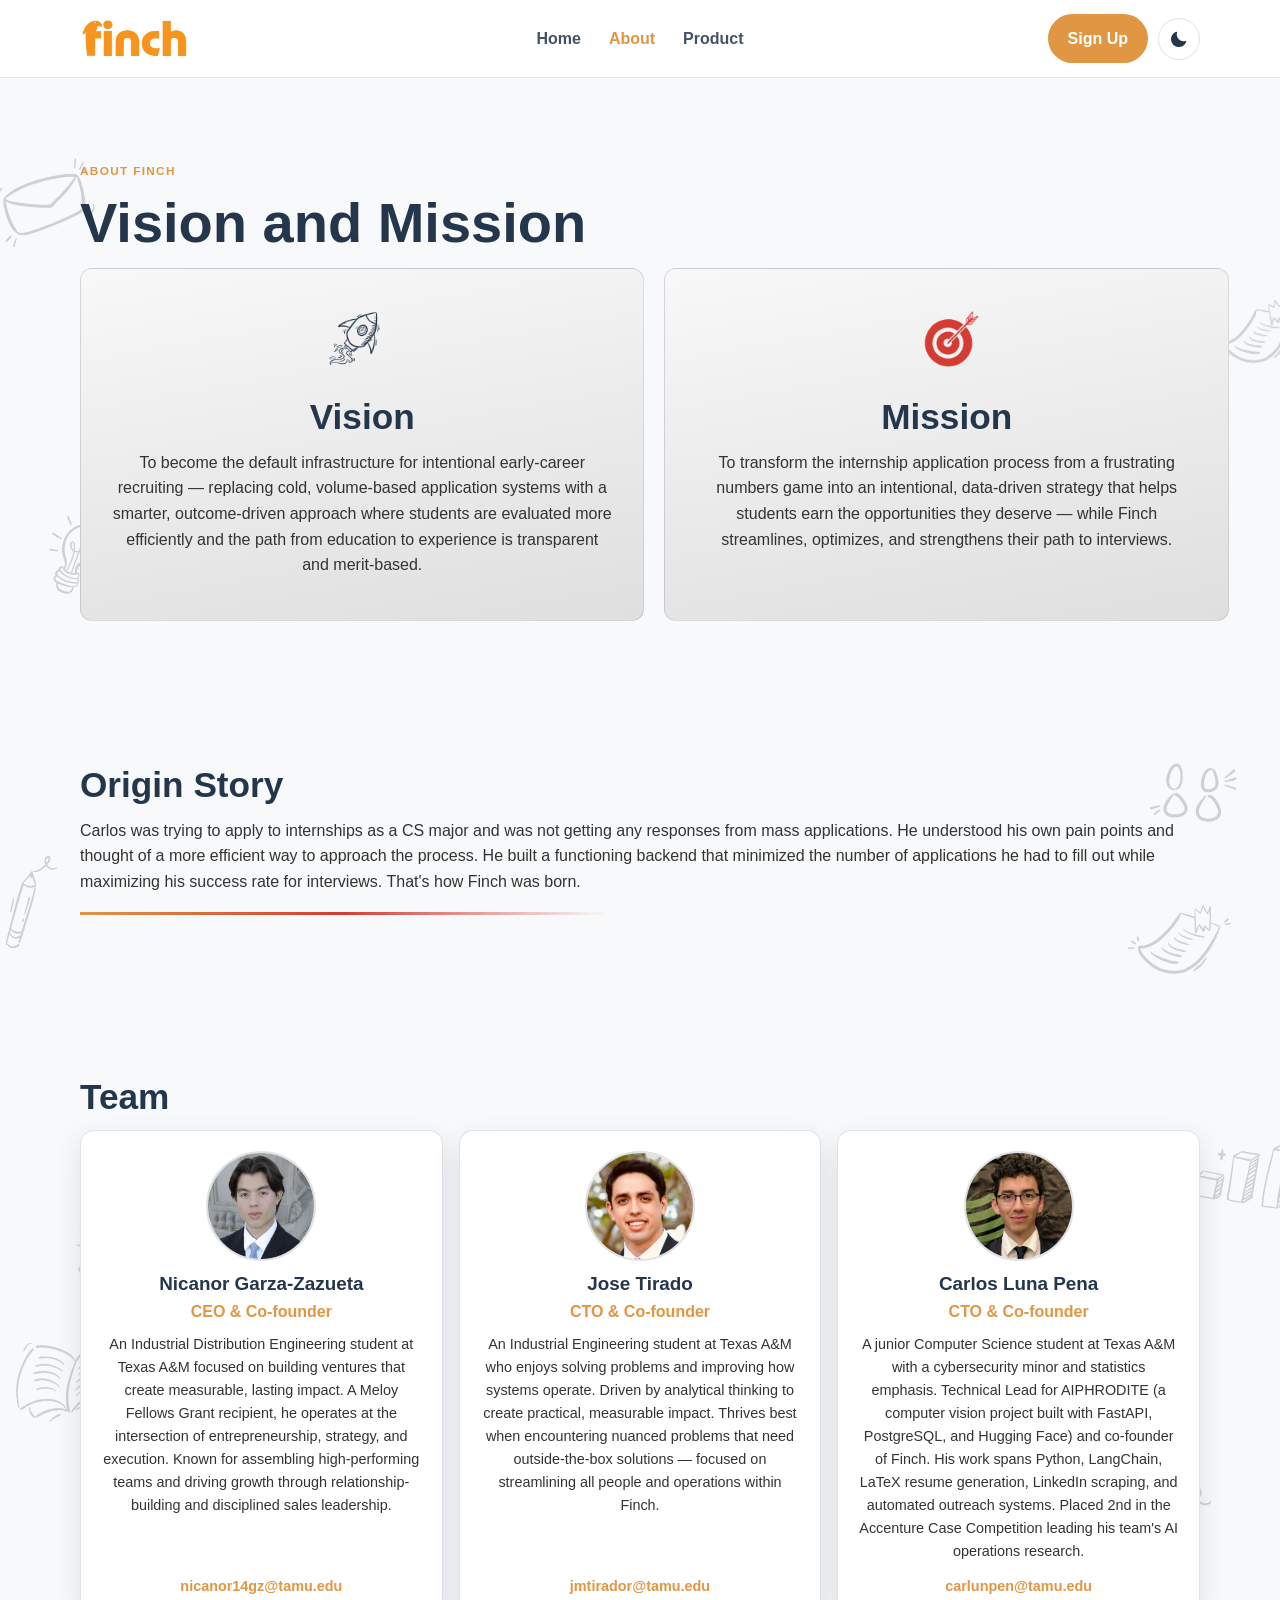
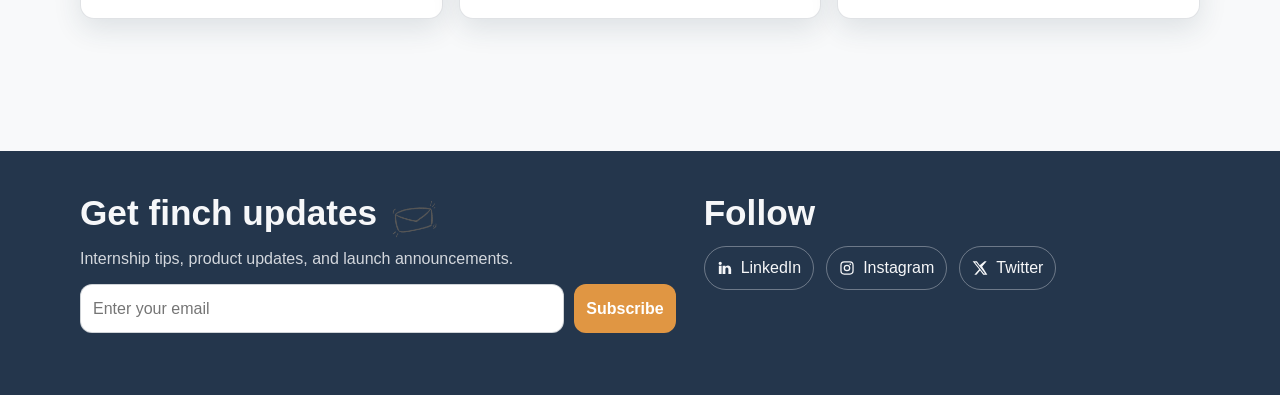
==== commit fa23b27e: "Refactor code structure for improved readability and maintainability" ====
--- a/about.html
+++ b/about.html
@@ -103,14 +103,13 @@
         <img class="doodle doodle-pencil-1" src="doodle/pencil.png" alt="" aria-hidden="true" />
         <img class="doodle doodle-note-2" src="doodle/note.png" alt="" aria-hidden="true" />
         <div class="container">
-          <h2 id="story-heading">Our Story</h2>
+          <h2 id="story-heading">Origin Story</h2>
           <p>
-            finch began with one repeated frustration from students: the internship search was less
-            about potential and more about surviving repetitive application admin.
-          </p>
-          <p>
-            We designed finch to remove that bottleneck, combining AI and automation so students
-            can spend more time preparing for interviews and less time filling duplicate forms.
+            Carlos was trying to apply to internships as a CS major and was not getting any
+            responses from mass applications. He understood his own pain points and thought of a
+            more efficient way to approach the process. He built a functioning backend that
+            minimized the number of applications he had to fill out while maximizing his success
+            rate for interviews. That's how Finch was born.
           </p>
           <hr class="story-line" />
         </div>
--- a/styles.css
+++ b/styles.css
@@ -570,6 +570,24 @@
   place-items: center;
 }
 
+.feature-visual-image {
+  overflow: hidden;
+  padding: 0;
+  border-radius: 48px;
+}
+
+.feature-visual-image img {
+  width: 99.6%;
+  height: 99.5%;
+  object-fit: cover;
+  border-radius: inherit;
+  display: block;
+}
+
+.feature-visual-autofill {
+  min-height: 190px;
+}
+
 .premium {
   background: var(--dark-navy);
   color: var(--text-light);
@@ -660,11 +678,13 @@
 }
 
 .cta-orb {
+  display: block;
   width: min(240px, 58vw);
-  height: min(240px, 58vw);
+  height: auto;
   margin: 0 auto 16px;
-  border: 2px solid var(--card-border);
-  background: radial-gradient(circle at 35% 35%, #ffffff 0, #e0e0e0 66%, #d4d4d4 100%);
+  border: none;
+  border-radius: 0;
+  background: none;
 }
 
 .feature-grid {
@@ -685,9 +705,22 @@
   min-height: 220px;
   display: grid;
   place-items: center;
+  overflow: hidden;
   color: var(--text-muted);
   font-weight: 800;
   background: linear-gradient(160deg, var(--bg-soft), var(--bg-surface));
+}
+
+.feature-illustration img {
+  width: 114%;
+  height: clamp(230px, 34vw, 320px);
+  object-fit: cover;
+  object-position: center;
+  border-radius: 32px;
+  position: relative;
+  left: 50%;
+  transform: translateX(-50%);
+  display: block;
 }
 
 .faq-list {
